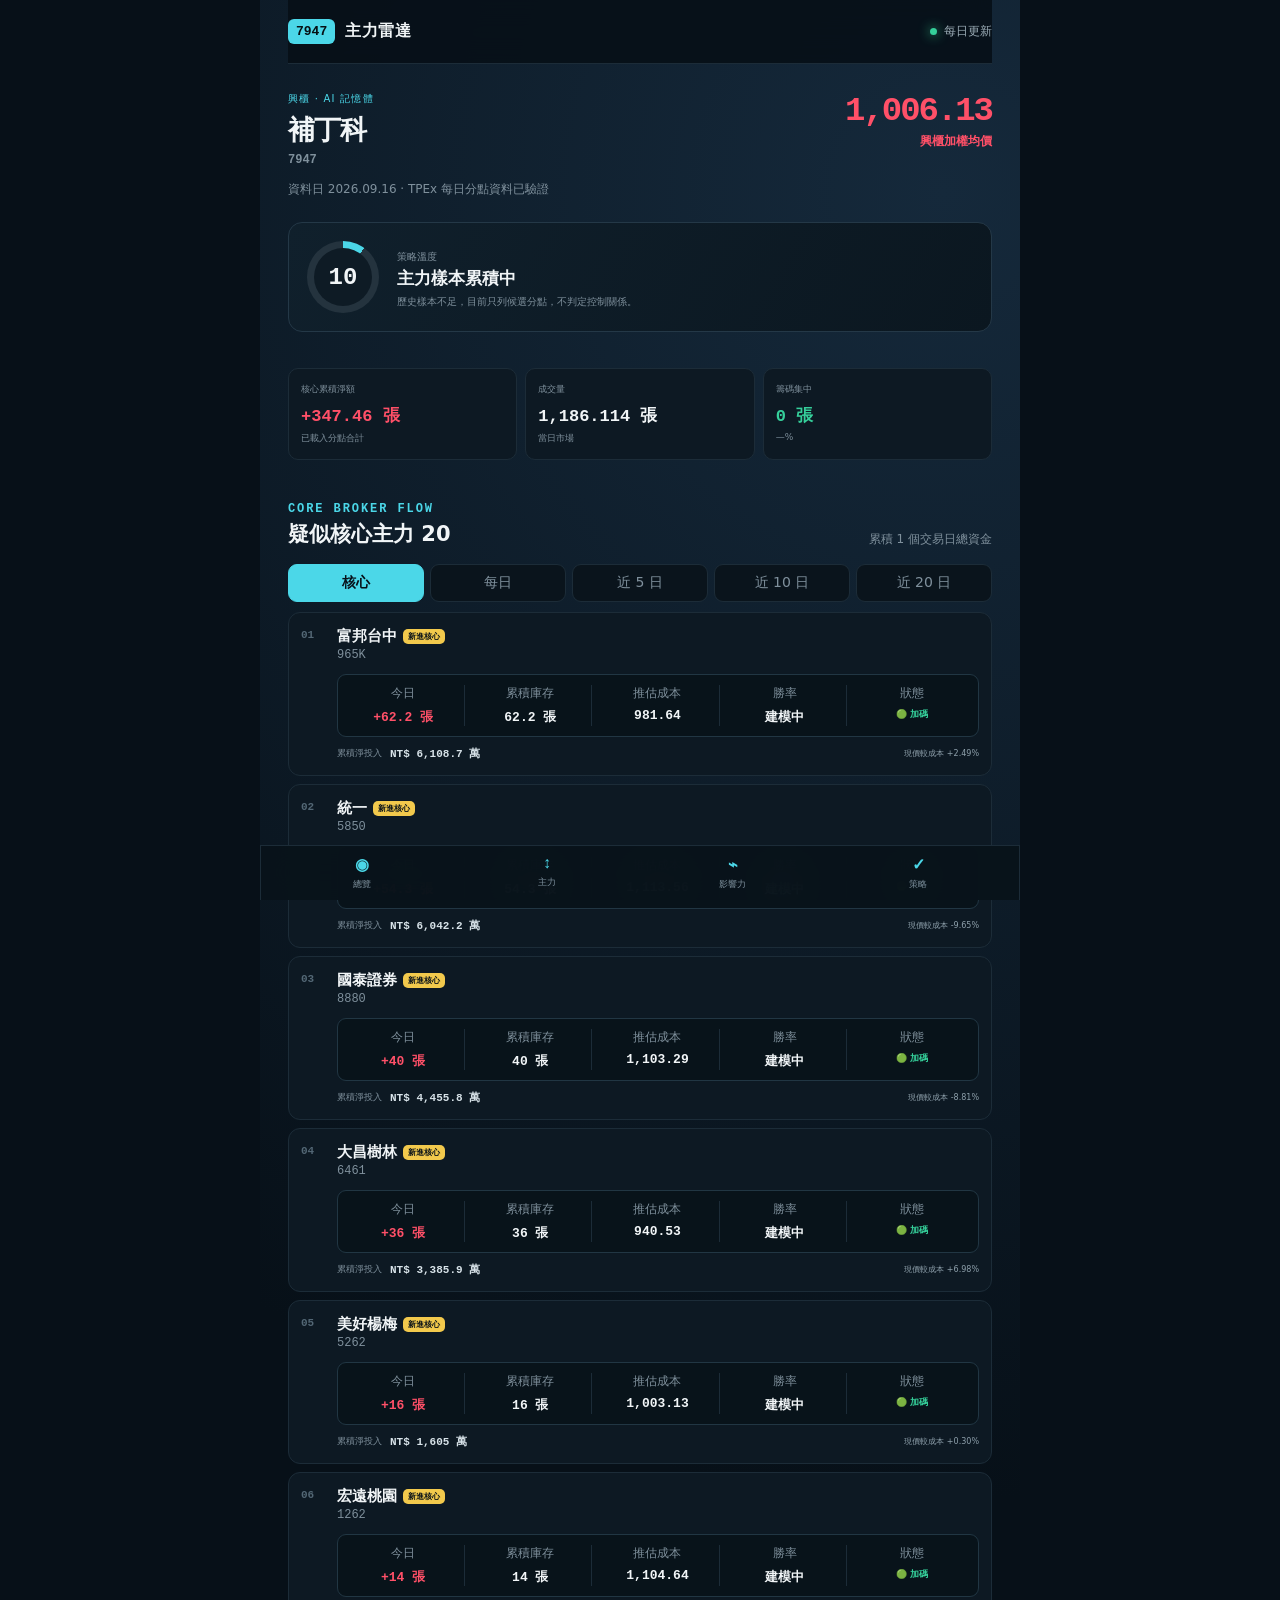
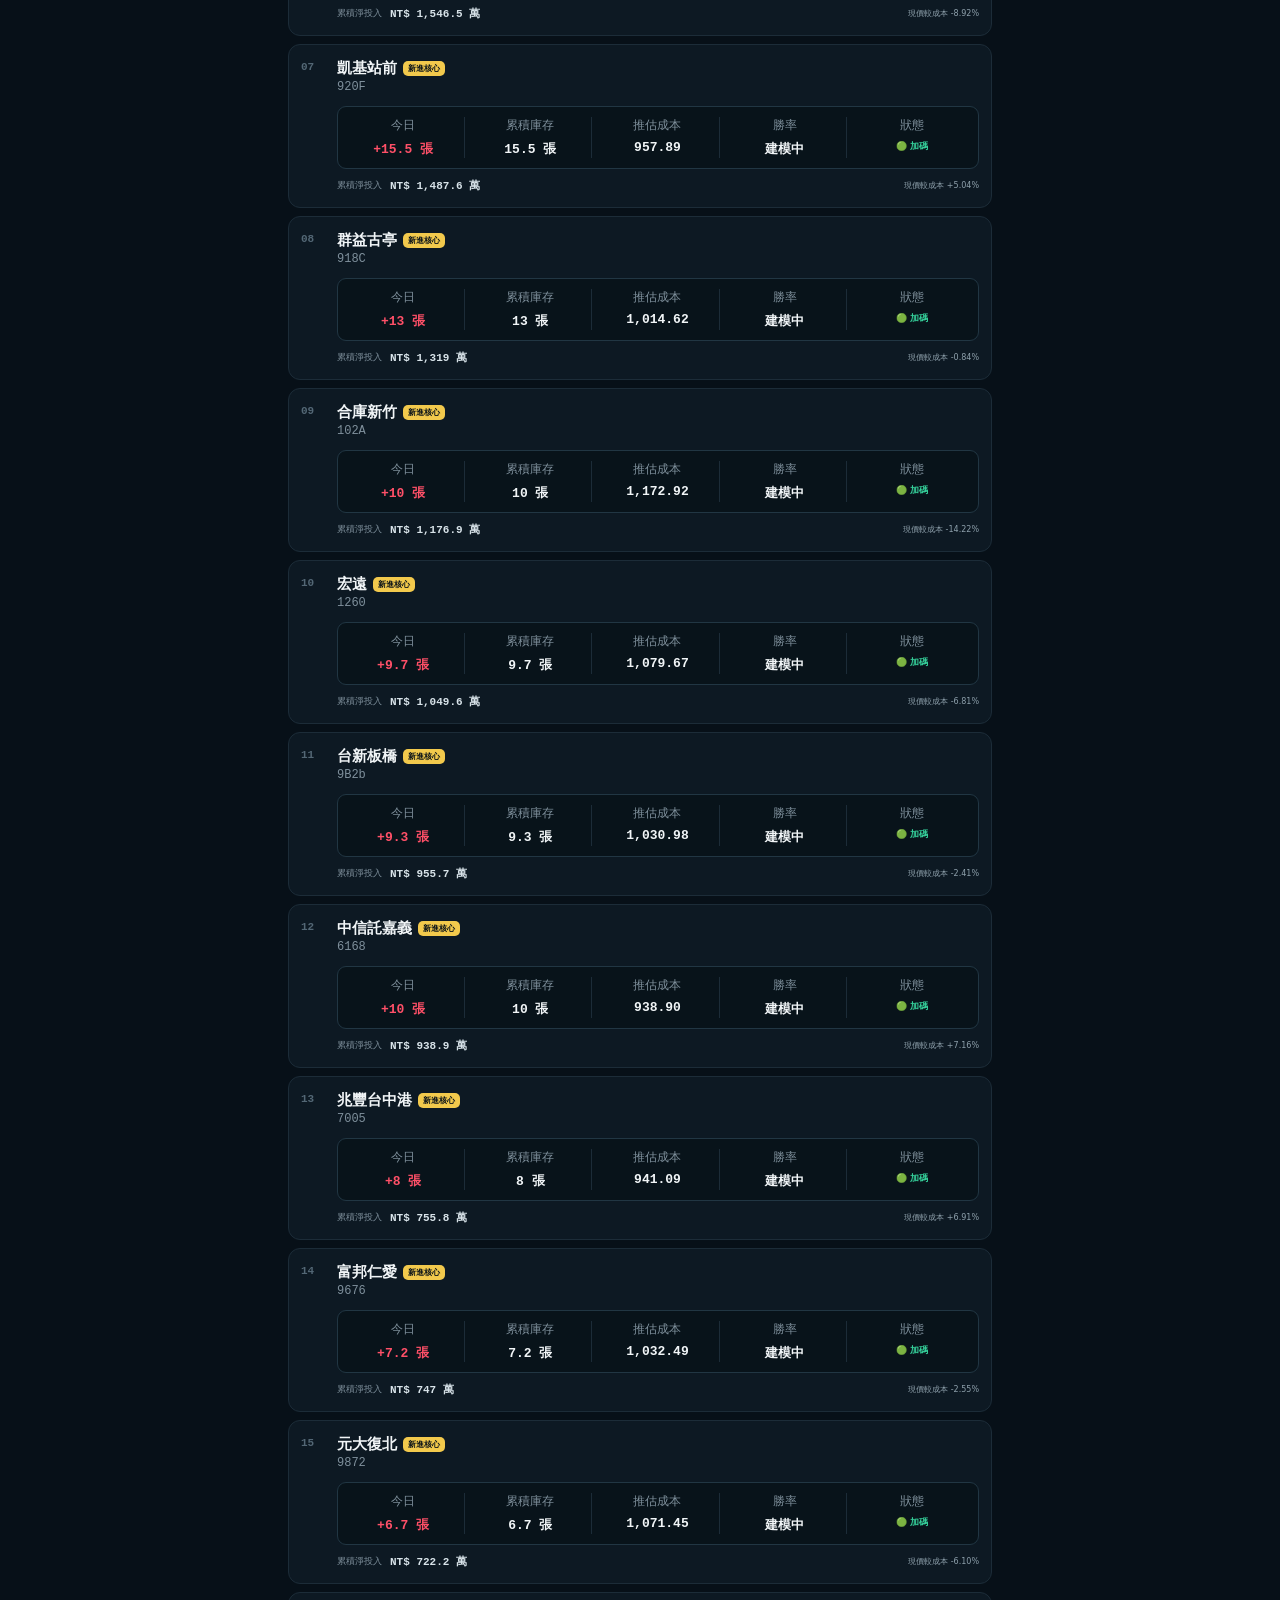
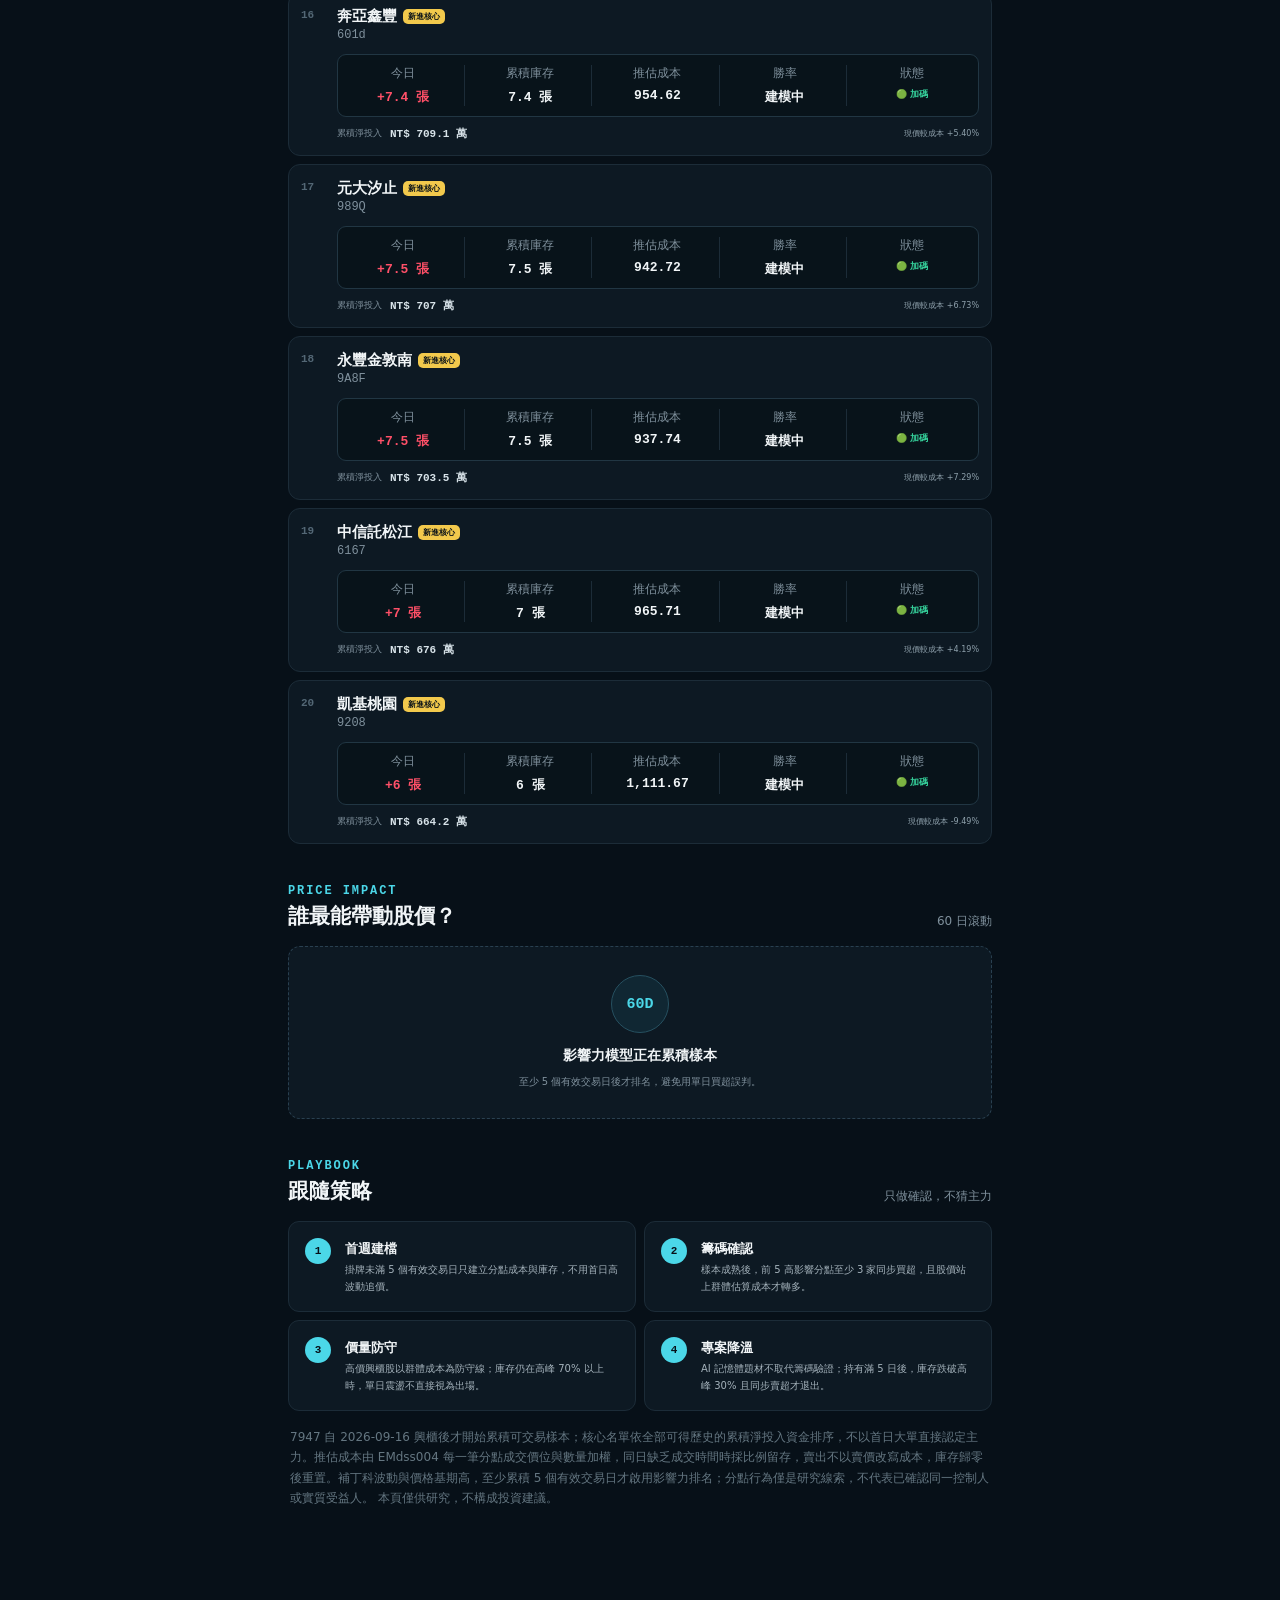
==== index.html @ 5da82de1 "Launch 7947 broker-flow dashboard" ====
<!doctype html>
<html lang="zh-Hant">
<head>
  <meta charset="utf-8">
  <meta name="viewport" content="width=device-width,initial-scale=1,viewport-fit=cover">
  <meta name="theme-color" content="#071018">
  <meta name="description" content="7947 補丁科核心分點、推估成本、庫存與股價影響力手機戰情室">
  <title>7947 主力雷達｜補丁科</title>
  <link rel="stylesheet" href="./assets/app.css">
</head>
<body>
  <main class="app">
    <header class="header">
      <div class="brand"><span>7947</span><b>主力雷達</b></div>
      <div class="live"><i></i><span id="data-status">載入中</span></div>
    </header>

    <section class="quote" id="overview">
      <div class="quote-top">
        <div><p>興櫃 · AI 記憶體</p><h1 id="stock-name">補丁科</h1><span id="stock-id">7947</span></div>
        <div class="price"><strong id="close">—</strong><span id="change">—</span></div>
      </div>
      <div class="timestamp" id="timestamp">讀取每日快照…</div>
      <div class="pulse">
        <div class="gauge" id="gauge"><span id="signal-score">—</span></div>
        <div><small>策略溫度</small><h2 id="signal-label">資料載入中</h2><p id="signal-copy">正在核對行情與分點資料。</p></div>
      </div>
    </section>

    <section class="metrics">
      <article><span id="visible-net-label">核心累積淨額</span><strong id="visible-net">—</strong><small>已載入分點合計</small></article>
      <article><span>成交量</span><strong id="volume">—</strong><small>當日市場</small></article>
      <article><span>籌碼集中</span><strong id="concentration">—</strong><small id="concentration-pct">—</small></article>
    </section>

    <section class="section" id="brokers">
      <div class="section-head"><div><p>CORE BROKER FLOW</p><h2>疑似核心主力 20</h2></div><span id="period-meta">歷史行為評分</span></div>
      <div class="period-tabs" aria-label="買賣超期間">
        <button class="active" data-period="core">核心</button>
        <button data-period="1">每日</button>
        <button data-period="5">近 5 日</button>
        <button data-period="10">近 10 日</button>
        <button data-period="20">近 20 日</button>
      </div>
      <div class="segmented" id="flow-side-tabs">
        <button class="active-buy" data-side="buy">買超 <b id="buy-count">0</b></button>
        <button data-side="sell">賣超 <b id="sell-count">0</b></button>
      </div>
      <div class="broker-list" id="broker-list"></div>
    </section>

    <section class="section" id="impact">
      <div class="section-head"><div><p>PRICE IMPACT</p><h2>誰最能帶動股價？</h2></div><span>60 日滾動</span></div>
      <div id="impact-list"></div>
    </section>

    <section class="section" id="strategy">
      <div class="section-head"><div><p>PLAYBOOK</p><h2>跟隨策略</h2></div><span>只做確認，不猜主力</span></div>
      <div class="rules">
        <article><i>1</i><div><b>首週建檔</b><p>掛牌未滿 5 個有效交易日只建立分點成本與庫存，不用首日高波動追價。</p></div></article>
        <article><i>2</i><div><b>籌碼確認</b><p>樣本成熟後，前 5 高影響分點至少 3 家同步買超，且股價站上群體估算成本才轉多。</p></div></article>
        <article><i>3</i><div><b>價量防守</b><p>高價興櫃股以群體成本為防守線；庫存仍在高峰 70% 以上時，單日震盪不直接視為出場。</p></div></article>
        <article><i>4</i><div><b>專案降溫</b><p>AI 記憶體題材不取代籌碼驗證；持有滿 5 日後，庫存跌破高峰 30% 且同步賣超才退出。</p></div></article>
      </div>
      <p class="disclaimer" id="method-note"></p>
    </section>

    <nav class="bottom-nav" aria-label="戰情室導覽">
      <a href="#overview"><i>◉</i><span>總覽</span></a><a href="#brokers"><i>↕</i><span>主力</span></a><a href="#impact"><i>⌁</i><span>影響力</span></a><a href="#strategy"><i>✓</i><span>策略</span></a>
    </nav>
  </main>
  <script src="./assets/app.js" defer></script>
</body>
</html>
---- assets/app.css ----
:root{--bg:#071018;--panel:#0d1923;--line:#1c2c38;--muted:#7f909c;--text:#f1f5f7;--up:#ff5068;--down:#35cf9a;--cyan:#4bd7e8}*{box-sizing:border-box}html{scroll-behavior:smooth;background:var(--bg)}body{margin:0;background:var(--bg);color:var(--text);font-family:"Noto Sans TC",system-ui,sans-serif}.app{min-height:100vh;max-width:760px;margin:auto;padding:0 16px 96px;background:radial-gradient(circle at 90% 4%,#15293b 0,transparent 28%),var(--bg)}button{font:inherit}.header{height:64px;display:flex;align-items:center;justify-content:space-between;position:sticky;top:0;z-index:20;background:#071018e8;backdrop-filter:blur(16px);border-bottom:1px solid var(--line)}.brand{display:flex;align-items:center;gap:10px}.brand span{padding:5px 8px;color:#061014;background:var(--cyan);border-radius:6px;font:800 13px ui-monospace,monospace}.brand b{font-size:16px;letter-spacing:.04em}.live{display:flex;align-items:center;gap:7px;color:#9aabb5;font-size:11px}.live i{width:7px;height:7px;border-radius:50%;background:var(--down);box-shadow:0 0 12px var(--down)}.quote{padding:28px 0 20px}.quote-top{display:flex;justify-content:space-between;align-items:flex-start;gap:16px}.quote-top p{margin:0 0 6px;color:var(--cyan);font-size:10px;letter-spacing:.12em}.quote-top h1{margin:0;font-size:27px;letter-spacing:-.04em}.quote-top div:first-child>span{color:var(--muted);font:600 12px ui-monospace,monospace}.price{text-align:right}.price strong{display:block;color:var(--up);font:700 34px ui-monospace,monospace;letter-spacing:-.06em}.price span{color:var(--up);font:600 12px ui-monospace,monospace}.timestamp{margin-top:14px;color:var(--muted);font-size:10px}.pulse{margin-top:24px;padding:18px;display:flex;align-items:center;gap:18px;background:linear-gradient(120deg,#10202c,#0b1720);border:1px solid #243847;border-radius:14px}.gauge{--score:180deg;flex:0 0 72px;width:72px;height:72px;display:grid;place-items:center;border-radius:50%;background:conic-gradient(var(--cyan) var(--score),#24333e 0);position:relative}.gauge:after{content:"";position:absolute;inset:7px;border-radius:50%;background:#0e1b25}.gauge span{z-index:1;font:800 24px ui-monospace,monospace}.pulse small,.pulse p{color:var(--muted);font-size:10px}.pulse h2{margin:3px 0 4px;font-size:17px}.pulse p{margin:0;line-height:1.5}.notice{display:flex;gap:10px;padding:12px 14px;color:#c3a85f;background:#211e13;border:1px solid #40391e;border-radius:10px;font-size:10px;line-height:1.55}.notice b{white-space:nowrap;color:#f0d98f}.metrics{display:grid;grid-template-columns:repeat(3,1fr);gap:8px;margin:16px 0 8px}.metrics article{min-width:0;padding:14px 12px;background:var(--panel);border:1px solid var(--line);border-radius:10px}.metrics span,.metrics small{display:block;overflow:hidden;color:var(--muted);font-size:9px;white-space:nowrap;text-overflow:ellipsis}.metrics strong{display:block;margin:8px 0 5px;font:700 14px ui-monospace,monospace;white-space:nowrap}.up{color:var(--up)!important}.down{color:var(--down)!important}.section{padding:34px 0 6px;scroll-margin-top:64px}.section-head{display:flex;justify-content:space-between;align-items:flex-end;margin-bottom:16px}.section-head p{margin:0 0 4px;color:var(--cyan);font:700 9px ui-monospace,monospace;letter-spacing:.16em}.section-head h2{margin:0;font-size:21px}.section-head>span{color:var(--muted);font-size:9px}.segmented{display:grid;grid-template-columns:1fr 1fr;padding:3px;background:#060d13;border:1px solid var(--line);border-radius:10px}.segmented button{padding:10px;color:var(--muted);background:transparent;border:0;border-radius:7px;cursor:pointer}.segmented .active-buy{color:#fff;background:#3a1821}.segmented .active-sell{color:#fff;background:#123328}.broker-list{display:grid;gap:8px;margin-top:10px}.broker-card{width:100%;display:grid;grid-template-columns:28px 1fr;gap:8px;padding:14px 12px;text-align:left;color:inherit;background:var(--panel);border:1px solid var(--line);border-radius:12px;cursor:pointer}.broker-card.expanded{border-color:#355266}.rank{padding-top:2px;color:#536775;font:700 11px ui-monospace,monospace}.broker-title{display:grid;grid-template-columns:1fr auto;align-items:center;gap:2px 10px}.broker-title>b{font-size:14px}.broker-title>small{grid-row:2;color:var(--muted);font:9px ui-monospace,monospace}.broker-title>strong{grid-column:2;grid-row:1/3;font:700 15px ui-monospace,monospace}.bar{height:3px;margin:11px 0 9px;overflow:hidden;background:#1d2b35;border-radius:99px}.bar i{display:block;height:100%;background:linear-gradient(90deg,#b42c45,var(--up))}.row-meta{display:flex;gap:16px;color:var(--muted);font-size:9px}.row-meta b{margin-left:4px;color:#cdd8de;font:600 10px ui-monospace,monospace}.detail{display:grid;grid-template-columns:repeat(3,1fr);margin-top:14px;padding-top:13px;border-top:1px solid var(--line)}.detail span{display:flex;flex-direction:column;gap:4px}.detail small{color:var(--muted);font-size:8px}.detail b{font:600 11px ui-monospace,monospace}.empty,.model-empty{padding:28px 22px;text-align:center;background:var(--panel);border:1px dashed #294050;border-radius:12px}.empty p,.model-empty p{margin:8px auto 0;max-width:420px;color:var(--muted);font-size:10px;line-height:1.7}.model-empty>span{display:grid;place-items:center;width:58px;height:58px;margin:0 auto 14px;color:var(--cyan);background:#102733;border:1px solid #265060;border-radius:50%;font:800 15px ui-monospace,monospace}.model-empty h3{margin:0;font-size:14px}.impact-list{display:grid;gap:8px}.impact-list article{display:grid;grid-template-columns:28px 1fr auto;gap:10px;align-items:center;padding:14px;background:var(--panel);border:1px solid var(--line);border-radius:10px}.impact-list article>span{color:var(--cyan);font:700 12px ui-monospace,monospace}.impact-list b,.impact-list small{display:block}.impact-list small{margin-top:3px;color:var(--muted);font-size:9px}.impact-list strong{font:800 22px ui-monospace,monospace}.rules{display:grid;gap:8px}.rules article{display:flex;gap:14px;padding:16px;background:var(--panel);border:1px solid var(--line);border-radius:11px}.rules i{flex:0 0 26px;height:26px;display:grid;place-items:center;color:#071018;background:var(--cyan);border-radius:50%;font:800 11px ui-monospace,monospace;font-style:normal}.rules b{font-size:13px}.rules p{margin:4px 0 0;color:#a4b2bb;font-size:10px;line-height:1.65}.disclaimer{margin:16px 2px 0;color:#647681;font-size:9px;line-height:1.7}.bottom-nav{position:fixed;left:50%;bottom:0;z-index:30;width:min(760px,100%);transform:translateX(-50%);display:grid;grid-template-columns:repeat(4,1fr);padding:9px 8px calc(9px + env(safe-area-inset-bottom));background:#09131bf5;border-top:1px solid var(--line);backdrop-filter:blur(18px)}.bottom-nav a{display:flex;flex-direction:column;align-items:center;gap:3px;color:#7f929f;text-decoration:none;font-size:9px}.bottom-nav i{color:var(--cyan);font:600 16px ui-monospace,monospace;font-style:normal}@media(min-width:700px){.app{padding-inline:28px}.metrics strong{font-size:17px}.rules{grid-template-columns:1fr 1fr}.bottom-nav{border-inline:1px solid var(--line)}}

.period-tabs{display:grid;grid-template-columns:repeat(4,1fr);gap:6px;margin-bottom:9px}.period-tabs button{padding:9px 4px;color:var(--muted);background:#0a141c;border:1px solid var(--line);border-radius:9px;font-size:11px;cursor:pointer}.period-tabs button.active{color:#071018;background:var(--cyan);border-color:var(--cyan);font-weight:800}.net-amount{margin-top:5px;text-align:right;font:700 11px ui-monospace,monospace}.row-meta{display:grid;grid-template-columns:1fr 1fr;gap:7px}.row-meta span{min-width:0;line-height:1.5}.detail{grid-template-columns:repeat(3,1fr);gap:12px 6px}.detail span{min-width:0}.detail b{overflow-wrap:anywhere}@media(max-width:380px){.period-tabs button{font-size:10px}.row-meta{grid-template-columns:1fr}.detail{grid-template-columns:repeat(2,1fr)}}

.period-tabs{grid-template-columns:repeat(5,1fr)}.hidden{display:none!important}.broker-title>b{display:flex;align-items:center;gap:6px;min-width:0}.rank-move{display:inline-flex;align-items:center;padding:2px 5px;border-radius:5px;font:800 8px ui-monospace,monospace;white-space:nowrap}.rank-move.new{color:#071018;background:#f2c94c}.rank-move.up-rank{color:#ff91a1;background:#3b1821}.rank-move.down-rank{color:#75e6be;background:#123328}.rank-move.same{color:#91a2ad;background:#1a2933}.core-delta{display:grid;grid-template-columns:1fr auto auto;gap:9px;align-items:center;margin-top:9px;padding:8px 9px;background:#08131a;border:1px solid #213643;border-radius:8px;font:700 10px ui-monospace,monospace}.core-delta span{color:var(--muted);font:600 9px system-ui,sans-serif}.core-delta strong{font-size:10px}@media(max-width:380px){.period-tabs{gap:3px}.period-tabs button{padding-inline:2px}.core-delta{grid-template-columns:1fr auto}.core-delta strong{grid-column:1/-1;text-align:right}}

.core-title{grid-template-columns:1fr}.core-grid{display:grid;grid-template-columns:repeat(5,minmax(0,1fr));gap:4px;margin-top:12px;padding:10px 4px;background:#08131a;border:1px solid #213643;border-radius:9px}.core-grid>span{min-width:0;text-align:center;border-right:1px solid #1c2c38}.core-grid>span:last-child{border-right:0}.core-grid small,.core-grid b{display:block}.core-grid small{margin-bottom:6px;color:var(--muted);font-size:8px;white-space:nowrap}.core-grid b{overflow:hidden;font:700 10px ui-monospace,monospace;white-space:nowrap;text-overflow:ellipsis}.core-grid .status{font-family:system-ui,sans-serif;font-size:9px}.status.adding{color:var(--up)}.status.holding{color:var(--down)}.status.trimming{color:#f2c94c}.status.reducing{color:#f2a65a}.status.distribution{color:#ff5068}.capital-line{display:grid;grid-template-columns:auto 1fr auto;gap:8px;align-items:center;margin-top:9px;color:var(--muted);font-size:9px}.capital-line b{color:#d8e3e9;font:700 11px ui-monospace,monospace}.capital-line small{text-align:right;color:#8fa1ac;font-size:8px}@media(max-width:420px){.core-grid{grid-template-columns:repeat(3,1fr);gap:10px 0}.core-grid>span:nth-child(3){border-right:0}.core-grid>span:nth-child(n+4){padding-top:8px;border-top:1px solid #1c2c38}.capital-line{grid-template-columns:auto 1fr}.capital-line small{grid-column:1/-1;text-align:right}}

.status.adding,.status.holding{color:#35cf9a}

.bottom-nav{grid-template-columns:repeat(4,1fr)!important}.live,.timestamp,.section-head>span,.row-meta,.disclaimer{font-size:12px}.section-head p,.broker-title>small,.core-grid small,.detail small{font-size:12px}.period-tabs button,.segmented button{font-size:14px}.broker-title>b{font-size:15px}.core-grid b,.detail b{font-size:13px}

.bottom-nav{grid-template-columns:repeat(5,1fr)}.catalyst{padding-top:28px}.ignition-card{display:grid;grid-template-columns:92px 1fr;gap:16px;align-items:center;padding:18px;background:linear-gradient(135deg,#152839,#0c1923 70%);border:1px solid #294457;border-radius:14px}.ignition-score{min-height:86px;display:flex;flex-direction:column;align-items:center;justify-content:center;background:#08131b;border:1px solid #26475a;border-radius:11px}.ignition-score span,.ignition-score small{color:var(--muted);font:700 8px ui-monospace,monospace;letter-spacing:.1em}.ignition-score strong{margin:2px 0;color:var(--cyan);font:800 31px ui-monospace,monospace}.signal-pill{display:inline-flex;padding:4px 7px;color:#ffd66b;background:#312713;border:1px solid #55451e;border-radius:99px;font-size:9px}.signal-pill[data-signal="READY_TO_IGNITE"]{color:#ffb0bc;background:#3a1720;border-color:#6a2635}.signal-pill[data-signal="RISK_OFF"],.signal-pill[data-signal="CONTROLLED_MOVE"]{color:#ff9bab;background:#36161e;border-color:#5b2330}.signal-pill[data-signal="BULLISH"],.signal-pill[data-signal="POSSIBLE_CATCH_UP"]{color:#89e8c4;background:#113229;border-color:#1d5745}.ignition-card h3{margin:7px 0 3px;font-size:16px}.ignition-card p{margin:0;color:#94a6b2;font-size:10px;line-height:1.6}.catalyst-scores{display:grid;grid-template-columns:repeat(3,1fr);gap:7px;margin-top:8px}.catalyst-scores article{padding:12px;text-align:center;background:var(--panel);border:1px solid var(--line);border-radius:10px}.catalyst-scores span,.catalyst-scores small{display:block;color:var(--muted);font-size:8px}.catalyst-scores strong{display:block;margin:5px 0 3px;font:800 19px ui-monospace,monospace}.catalyst-list{display:grid;gap:7px;margin-top:12px}.catalyst-row{display:grid;grid-template-columns:minmax(0,1fr) 52px 56px 38px;gap:8px;align-items:center;padding:13px 12px;background:var(--panel);border:1px solid var(--line);border-radius:10px}.catalyst-row>b,.catalyst-row small{display:block}.catalyst-row div b{font-size:12px}.catalyst-row div small{margin-top:3px;color:var(--muted);font-size:8px}.catalyst-row>strong{text-align:right;font:700 11px ui-monospace,monospace}.catalyst-row>em{text-align:right;color:var(--cyan);font:800 18px ui-monospace,monospace;font-style:normal}.freshness{display:flex;flex-direction:column;align-items:center;padding:4px;color:#6ee0b8;background:#123328;border-radius:5px;font-size:8px}.freshness small{margin-top:2px;color:inherit;font:7px ui-monospace,monospace}.freshness.stale,.freshness.partial{color:#f2cd70;background:#332a13}.freshness.missing{color:#ff8496;background:#3a1821}.catalyst-alerts{display:flex;flex-wrap:wrap;gap:5px;margin-top:9px}.catalyst-alerts span{padding:5px 7px;color:#f4d277;background:#2c2514;border:1px solid #4a3c1a;border-radius:6px;font:700 8px ui-monospace,monospace}.quality-line{display:flex;justify-content:space-between;gap:10px;margin-top:10px;color:var(--muted);font-size:8px}.quality-line small{text-align:right;color:#657985}@media(max-width:380px){.ignition-card{grid-template-columns:78px 1fr;padding:14px;gap:12px}.catalyst-row{grid-template-columns:minmax(0,1fr) 48px 48px 34px;padding-inline:9px}.catalyst-row div b{font-size:11px}}
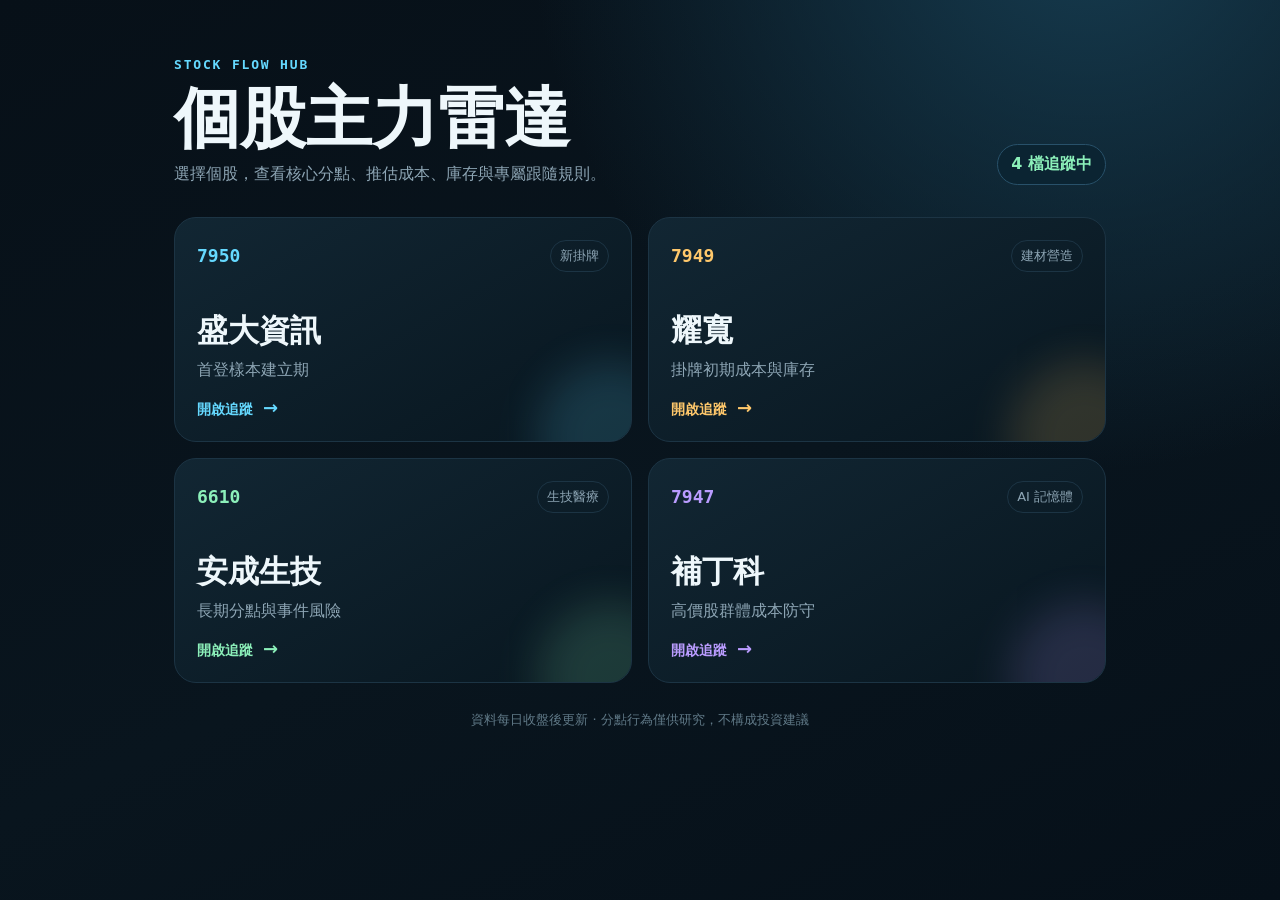
==== commit 6a0fca53: "Add multi-stock tracking hub" ====
--- a/index.html
+++ b/index.html
@@ -1,75 +1 @@
-<!doctype html>
-<html lang="zh-Hant">
-<head>
-  <meta charset="utf-8">
-  <meta name="viewport" content="width=device-width,initial-scale=1,viewport-fit=cover">
-  <meta name="theme-color" content="#071018">
-  <meta name="description" content="7947 補丁科核心分點、推估成本、庫存與股價影響力手機戰情室">
-  <title>7947 主力雷達｜補丁科</title>
-  <link rel="stylesheet" href="./assets/app.css">
-</head>
-<body>
-  <main class="app">
-    <header class="header">
-      <div class="brand"><span>7947</span><b>主力雷達</b></div>
-      <div class="live"><i></i><span id="data-status">載入中</span></div>
-    </header>
-
-    <section class="quote" id="overview">
-      <div class="quote-top">
-        <div><p>興櫃 · AI 記憶體</p><h1 id="stock-name">補丁科</h1><span id="stock-id">7947</span></div>
-        <div class="price"><strong id="close">—</strong><span id="change">—</span></div>
-      </div>
-      <div class="timestamp" id="timestamp">讀取每日快照…</div>
-      <div class="pulse">
-        <div class="gauge" id="gauge"><span id="signal-score">—</span></div>
-        <div><small>策略溫度</small><h2 id="signal-label">資料載入中</h2><p id="signal-copy">正在核對行情與分點資料。</p></div>
-      </div>
-    </section>
-
-    <section class="metrics">
-      <article><span id="visible-net-label">核心累積淨額</span><strong id="visible-net">—</strong><small>已載入分點合計</small></article>
-      <article><span>成交量</span><strong id="volume">—</strong><small>當日市場</small></article>
-      <article><span>籌碼集中</span><strong id="concentration">—</strong><small id="concentration-pct">—</small></article>
-    </section>
-
-    <section class="section" id="brokers">
-      <div class="section-head"><div><p>CORE BROKER FLOW</p><h2>疑似核心主力 20</h2></div><span id="period-meta">歷史行為評分</span></div>
-      <div class="period-tabs" aria-label="買賣超期間">
-        <button class="active" data-period="core">核心</button>
-        <button data-period="1">每日</button>
-        <button data-period="5">近 5 日</button>
-        <button data-period="10">近 10 日</button>
-        <button data-period="20">近 20 日</button>
-      </div>
-      <div class="segmented" id="flow-side-tabs">
-        <button class="active-buy" data-side="buy">買超 <b id="buy-count">0</b></button>
-        <button data-side="sell">賣超 <b id="sell-count">0</b></button>
-      </div>
-      <div class="broker-list" id="broker-list"></div>
-    </section>
-
-    <section class="section" id="impact">
-      <div class="section-head"><div><p>PRICE IMPACT</p><h2>誰最能帶動股價？</h2></div><span>60 日滾動</span></div>
-      <div id="impact-list"></div>
-    </section>
-
-    <section class="section" id="strategy">
-      <div class="section-head"><div><p>PLAYBOOK</p><h2>跟隨策略</h2></div><span>只做確認，不猜主力</span></div>
-      <div class="rules">
-        <article><i>1</i><div><b>首週建檔</b><p>掛牌未滿 5 個有效交易日只建立分點成本與庫存，不用首日高波動追價。</p></div></article>
-        <article><i>2</i><div><b>籌碼確認</b><p>樣本成熟後，前 5 高影響分點至少 3 家同步買超，且股價站上群體估算成本才轉多。</p></div></article>
-        <article><i>3</i><div><b>價量防守</b><p>高價興櫃股以群體成本為防守線；庫存仍在高峰 70% 以上時，單日震盪不直接視為出場。</p></div></article>
-        <article><i>4</i><div><b>專案降溫</b><p>AI 記憶體題材不取代籌碼驗證；持有滿 5 日後，庫存跌破高峰 30% 且同步賣超才退出。</p></div></article>
-      </div>
-      <p class="disclaimer" id="method-note"></p>
-    </section>
-
-    <nav class="bottom-nav" aria-label="戰情室導覽">
-      <a href="#overview"><i>◉</i><span>總覽</span></a><a href="#brokers"><i>↕</i><span>主力</span></a><a href="#impact"><i>⌁</i><span>影響力</span></a><a href="#strategy"><i>✓</i><span>策略</span></a>
-    </nav>
-  </main>
-  <script src="./assets/app.js" defer></script>
-</body>
-</html>
-
+<!doctype html><html lang="zh-Hant"><head><meta charset="utf-8"><meta name="viewport" content="width=device-width,initial-scale=1,viewport-fit=cover"><meta name="theme-color" content="#071018"><meta name="description" content="興櫃個股主力雷達總覽：盛大資訊、耀寬、安成生技、補丁科"><title>個股主力雷達｜追蹤總覽</title><link rel="stylesheet" href="./assets/home.css"></head><body><main class="hub"><header><div><span>STOCK FLOW HUB</span><h1>個股主力雷達</h1><p>選擇個股，查看核心分點、推估成本、庫存與專屬跟隨規則。</p></div><b>4 檔追蹤中</b></header><section class="stock-grid" aria-label="個股追蹤清單"><a class="stock-card new" href="./stocks/7950/"><div class="card-top"><span>7950</span><i>新掛牌</i></div><h2>盛大資訊</h2><p>首登樣本建立期</p><strong>開啟追蹤 <em>→</em></strong></a><a class="stock-card construction" href="./stocks/7949/"><div class="card-top"><span>7949</span><i>建材營造</i></div><h2>耀寬</h2><p>掛牌初期成本與庫存</p><strong>開啟追蹤 <em>→</em></strong></a><a class="stock-card biotech" href="./stocks/6610/"><div class="card-top"><span>6610</span><i>生技醫療</i></div><h2>安成生技</h2><p>長期分點與事件風險</p><strong>開啟追蹤 <em>→</em></strong></a><a class="stock-card memory" href="./stocks/7947/"><div class="card-top"><span>7947</span><i>AI 記憶體</i></div><h2>補丁科</h2><p>高價股群體成本防守</p><strong>開啟追蹤 <em>→</em></strong></a></section><footer>資料每日收盤後更新 · 分點行為僅供研究，不構成投資建議</footer></main></body></html>
--- a/assets/home.css
+++ b/assets/home.css
@@ -0,0 +1 @@
+:root{color-scheme:dark;--bg:#071018;--panel:#0d1b25;--line:#1c3444;--text:#eef7fb;--muted:#8da5b4;--cyan:#65d9ff;--lime:#8cf0ba}*{box-sizing:border-box}html{font-family:Inter,"Noto Sans TC",system-ui,sans-serif;background:var(--bg);color:var(--text)}body{margin:0;min-height:100vh;background:radial-gradient(circle at 85% -10%,#163c50 0,transparent 38%),linear-gradient(155deg,#071018,#09151e 55%,#061019)}.hub{width:min(100%,980px);margin:auto;padding:54px 24px 36px}header{display:flex;align-items:end;justify-content:space-between;gap:24px;margin-bottom:32px}header span{color:var(--cyan);font:700 13px/1.4 ui-monospace,monospace;letter-spacing:.14em}h1{font-size:clamp(34px,8vw,66px);line-height:1;margin:12px 0}header p{margin:0;color:var(--muted);font-size:16px}header>b{border:1px solid #28516a;background:#0b2432;color:var(--lime);padding:9px 13px;border-radius:999px;white-space:nowrap}.stock-grid{display:grid;grid-template-columns:repeat(2,minmax(0,1fr));gap:16px}.stock-card{position:relative;min-height:225px;padding:22px;border:1px solid var(--line);border-radius:22px;background:linear-gradient(150deg,rgba(18,39,52,.96),rgba(8,22,31,.96));color:inherit;text-decoration:none;overflow:hidden;transition:.2s transform,.2s border-color}.stock-card:after{content:"";position:absolute;width:150px;height:150px;border-radius:50%;right:-55px;bottom:-70px;background:var(--accent);filter:blur(22px);opacity:.16}.stock-card:hover,.stock-card:focus-visible{transform:translateY(-4px);border-color:var(--accent);outline:none}.new{--accent:#65d9ff}.construction{--accent:#ffc86b}.biotech{--accent:#8cf0ba}.memory{--accent:#ba9cff}.card-top{display:flex;justify-content:space-between;align-items:center}.card-top span{font:800 18px/1 ui-monospace,monospace;color:var(--accent)}.card-top i{font-style:normal;font-size:13px;color:var(--muted);border:1px solid var(--line);padding:6px 9px;border-radius:999px}.stock-card h2{font-size:31px;margin:38px 0 8px}.stock-card p{color:var(--muted);margin:0}.stock-card strong{position:absolute;left:22px;bottom:22px;color:var(--accent);font-size:14px}.stock-card em{font-style:normal;font-size:18px;margin-left:5px}footer{color:#607987;font-size:13px;text-align:center;margin-top:28px}@media(max-width:620px){.hub{padding:32px 16px 26px}header{display:block}header>b{display:inline-block;margin-top:18px}.stock-grid{grid-template-columns:1fr}.stock-card{min-height:190px}.stock-card h2{margin-top:28px}}
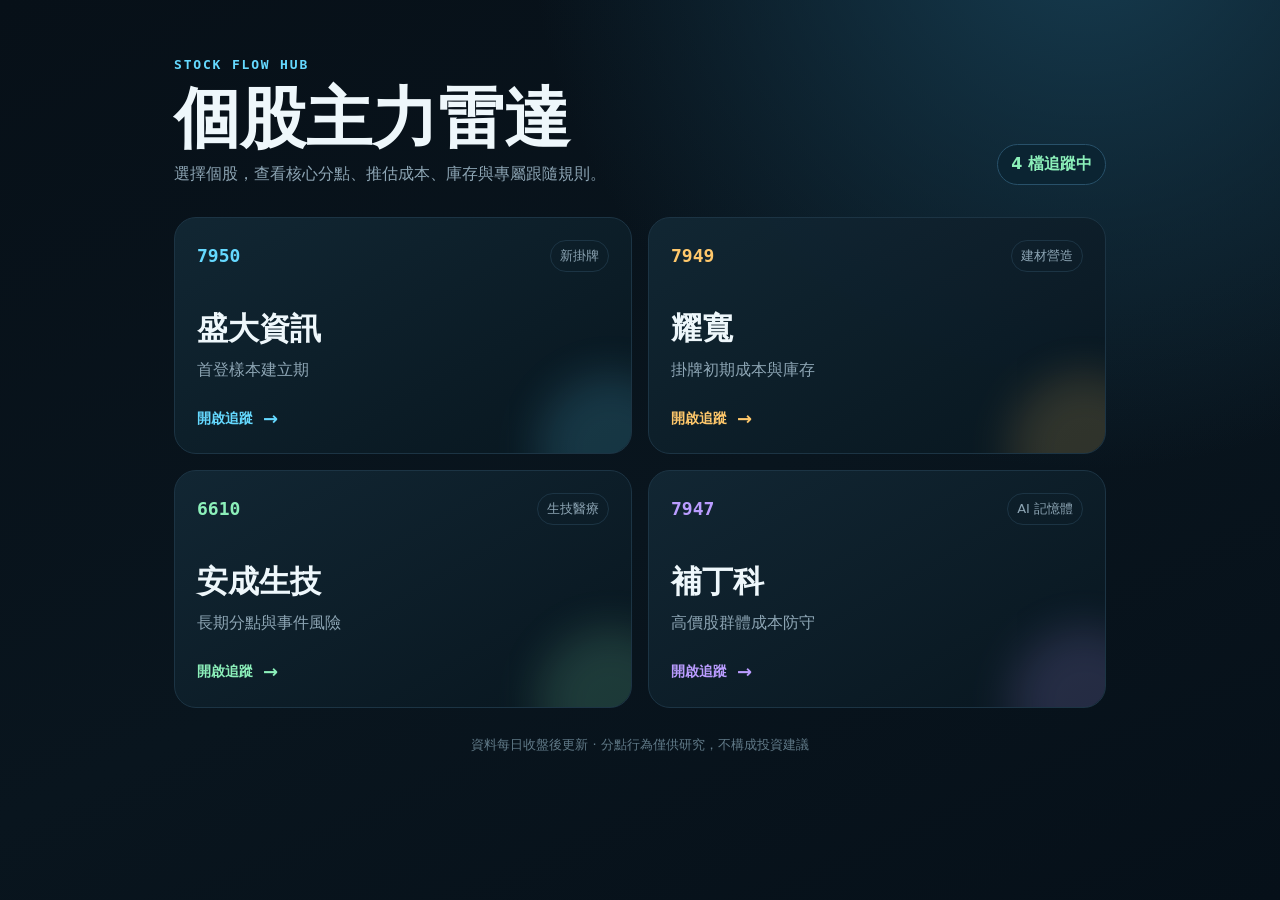
==== commit e0231772: "Fix stock card layout on mobile" ====
--- a/index.html
+++ b/index.html
@@ -1 +1,51 @@
-<!doctype html><html lang="zh-Hant"><head><meta charset="utf-8"><meta name="viewport" content="width=device-width,initial-scale=1,viewport-fit=cover"><meta name="theme-color" content="#071018"><meta name="description" content="興櫃個股主力雷達總覽：盛大資訊、耀寬、安成生技、補丁科"><title>個股主力雷達｜追蹤總覽</title><link rel="stylesheet" href="./assets/home.css"></head><body><main class="hub"><header><div><span>STOCK FLOW HUB</span><h1>個股主力雷達</h1><p>選擇個股，查看核心分點、推估成本、庫存與專屬跟隨規則。</p></div><b>4 檔追蹤中</b></header><section class="stock-grid" aria-label="個股追蹤清單"><a class="stock-card new" href="./stocks/7950/"><div class="card-top"><span>7950</span><i>新掛牌</i></div><h2>盛大資訊</h2><p>首登樣本建立期</p><strong>開啟追蹤 <em>→</em></strong></a><a class="stock-card construction" href="./stocks/7949/"><div class="card-top"><span>7949</span><i>建材營造</i></div><h2>耀寬</h2><p>掛牌初期成本與庫存</p><strong>開啟追蹤 <em>→</em></strong></a><a class="stock-card biotech" href="./stocks/6610/"><div class="card-top"><span>6610</span><i>生技醫療</i></div><h2>安成生技</h2><p>長期分點與事件風險</p><strong>開啟追蹤 <em>→</em></strong></a><a class="stock-card memory" href="./stocks/7947/"><div class="card-top"><span>7947</span><i>AI 記憶體</i></div><h2>補丁科</h2><p>高價股群體成本防守</p><strong>開啟追蹤 <em>→</em></strong></a></section><footer>資料每日收盤後更新 · 分點行為僅供研究，不構成投資建議</footer></main></body></html>
+<!doctype html>
+<html lang="zh-Hant">
+<head>
+  <meta charset="utf-8">
+  <meta name="viewport" content="width=device-width,initial-scale=1,viewport-fit=cover">
+  <meta name="theme-color" content="#071018">
+  <meta name="description" content="興櫃個股主力雷達總覽：盛大資訊、耀寬、安成生技、補丁科">
+  <title>個股主力雷達｜追蹤總覽</title>
+  <link rel="stylesheet" href="./assets/home.css">
+  <link rel="stylesheet" href="./assets/home-layout.css">
+</head>
+<body>
+  <main class="hub">
+    <header>
+      <div>
+        <span>STOCK FLOW HUB</span>
+        <h1>個股主力雷達</h1>
+        <p>選擇個股，查看核心分點、推估成本、庫存與專屬跟隨規則。</p>
+      </div>
+      <b>4 檔追蹤中</b>
+    </header>
+    <section class="stock-grid" aria-label="個股追蹤清單">
+      <a class="stock-card new" href="./stocks/7950/">
+        <div class="card-top"><span>7950</span><i>新掛牌</i></div>
+        <h2>盛大資訊</h2>
+        <p>首登樣本建立期</p>
+        <strong>開啟追蹤 <em>→</em></strong>
+      </a>
+      <a class="stock-card construction" href="./stocks/7949/">
+        <div class="card-top"><span>7949</span><i>建材營造</i></div>
+        <h2>耀寬</h2>
+        <p>掛牌初期成本與庫存</p>
+        <strong>開啟追蹤 <em>→</em></strong>
+      </a>
+      <a class="stock-card biotech" href="./stocks/6610/">
+        <div class="card-top"><span>6610</span><i>生技醫療</i></div>
+        <h2>安成生技</h2>
+        <p>長期分點與事件風險</p>
+        <strong>開啟追蹤 <em>→</em></strong>
+      </a>
+      <a class="stock-card memory" href="./stocks/7947/">
+        <div class="card-top"><span>7947</span><i>AI 記憶體</i></div>
+        <h2>補丁科</h2>
+        <p>高價股群體成本防守</p>
+        <strong>開啟追蹤 <em>→</em></strong>
+      </a>
+    </section>
+    <footer>資料每日收盤後更新 · 分點行為僅供研究，不構成投資建議</footer>
+  </main>
+</body>
+</html>
--- a/assets/home-layout.css
+++ b/assets/home-layout.css
@@ -0,0 +1,33 @@
+.stock-card {
+  display: flex;
+  flex-direction: column;
+  min-height: 225px;
+}
+
+.stock-card h2 {
+  margin: 36px 0 8px;
+}
+
+.stock-card p {
+  margin: 0 0 24px;
+  line-height: 1.5;
+}
+
+.stock-card strong {
+  position: static;
+  display: inline-flex;
+  align-items: center;
+  gap: 5px;
+  margin-top: auto;
+  line-height: 1.4;
+}
+
+@media (max-width: 620px) {
+  .stock-card {
+    min-height: 190px;
+  }
+
+  .stock-card h2 {
+    margin-top: 28px;
+  }
+}
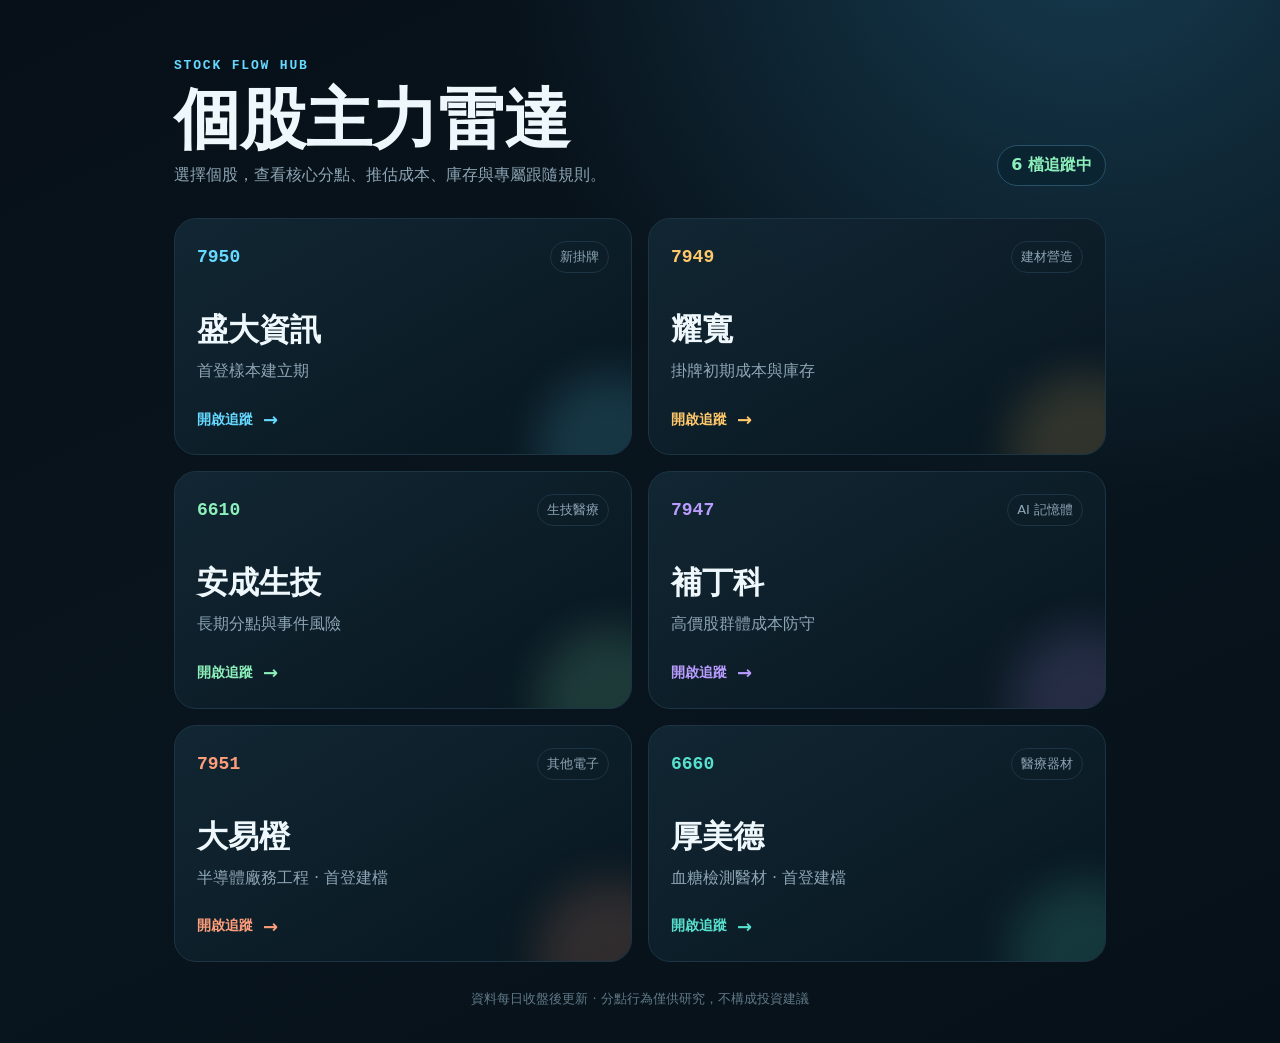
==== commit 724f08bc: "Add 7951 and 6660 stock trackers" ====
--- a/index.html
+++ b/index.html
@@ -4,7 +4,7 @@
   <meta charset="utf-8">
   <meta name="viewport" content="width=device-width,initial-scale=1,viewport-fit=cover">
   <meta name="theme-color" content="#071018">
-  <meta name="description" content="興櫃個股主力雷達總覽：盛大資訊、耀寬、安成生技、補丁科">
+  <meta name="description" content="興櫃個股主力雷達總覽：盛大資訊、耀寬、安成生技、補丁科、大易橙、厚美德">
   <title>個股主力雷達｜追蹤總覽</title>
   <link rel="stylesheet" href="./assets/home.css">
   <link rel="stylesheet" href="./assets/home-layout.css">
@@ -17,7 +17,7 @@
         <h1>個股主力雷達</h1>
         <p>選擇個股，查看核心分點、推估成本、庫存與專屬跟隨規則。</p>
       </div>
-      <b>4 檔追蹤中</b>
+      <b>6 檔追蹤中</b>
     </header>
     <section class="stock-grid" aria-label="個股追蹤清單">
       <a class="stock-card new" href="./stocks/7950/">
@@ -44,6 +44,18 @@
         <p>高價股群體成本防守</p>
         <strong>開啟追蹤 <em>→</em></strong>
       </a>
+      <a class="stock-card semiconductor" href="./stocks/7951/">
+        <div class="card-top"><span>7951</span><i>其他電子</i></div>
+        <h2>大易橙</h2>
+        <p>半導體廠務工程 · 首登建檔</p>
+        <strong>開啟追蹤 <em>→</em></strong>
+      </a>
+      <a class="stock-card medical" href="./stocks/6660/">
+        <div class="card-top"><span>6660</span><i>醫療器材</i></div>
+        <h2>厚美德</h2>
+        <p>血糖檢測醫材 · 首登建檔</p>
+        <strong>開啟追蹤 <em>→</em></strong>
+      </a>
     </section>
     <footer>資料每日收盤後更新 · 分點行為僅供研究，不構成投資建議</footer>
   </main>
--- a/assets/home-layout.css
+++ b/assets/home-layout.css
@@ -2,6 +2,14 @@
   display: flex;
   flex-direction: column;
   min-height: 225px;
+}
+
+.stock-card.semiconductor {
+  --accent: #ff9e7a;
+}
+
+.stock-card.medical {
+  --accent: #58e0cf;
 }
 
 .stock-card h2 {
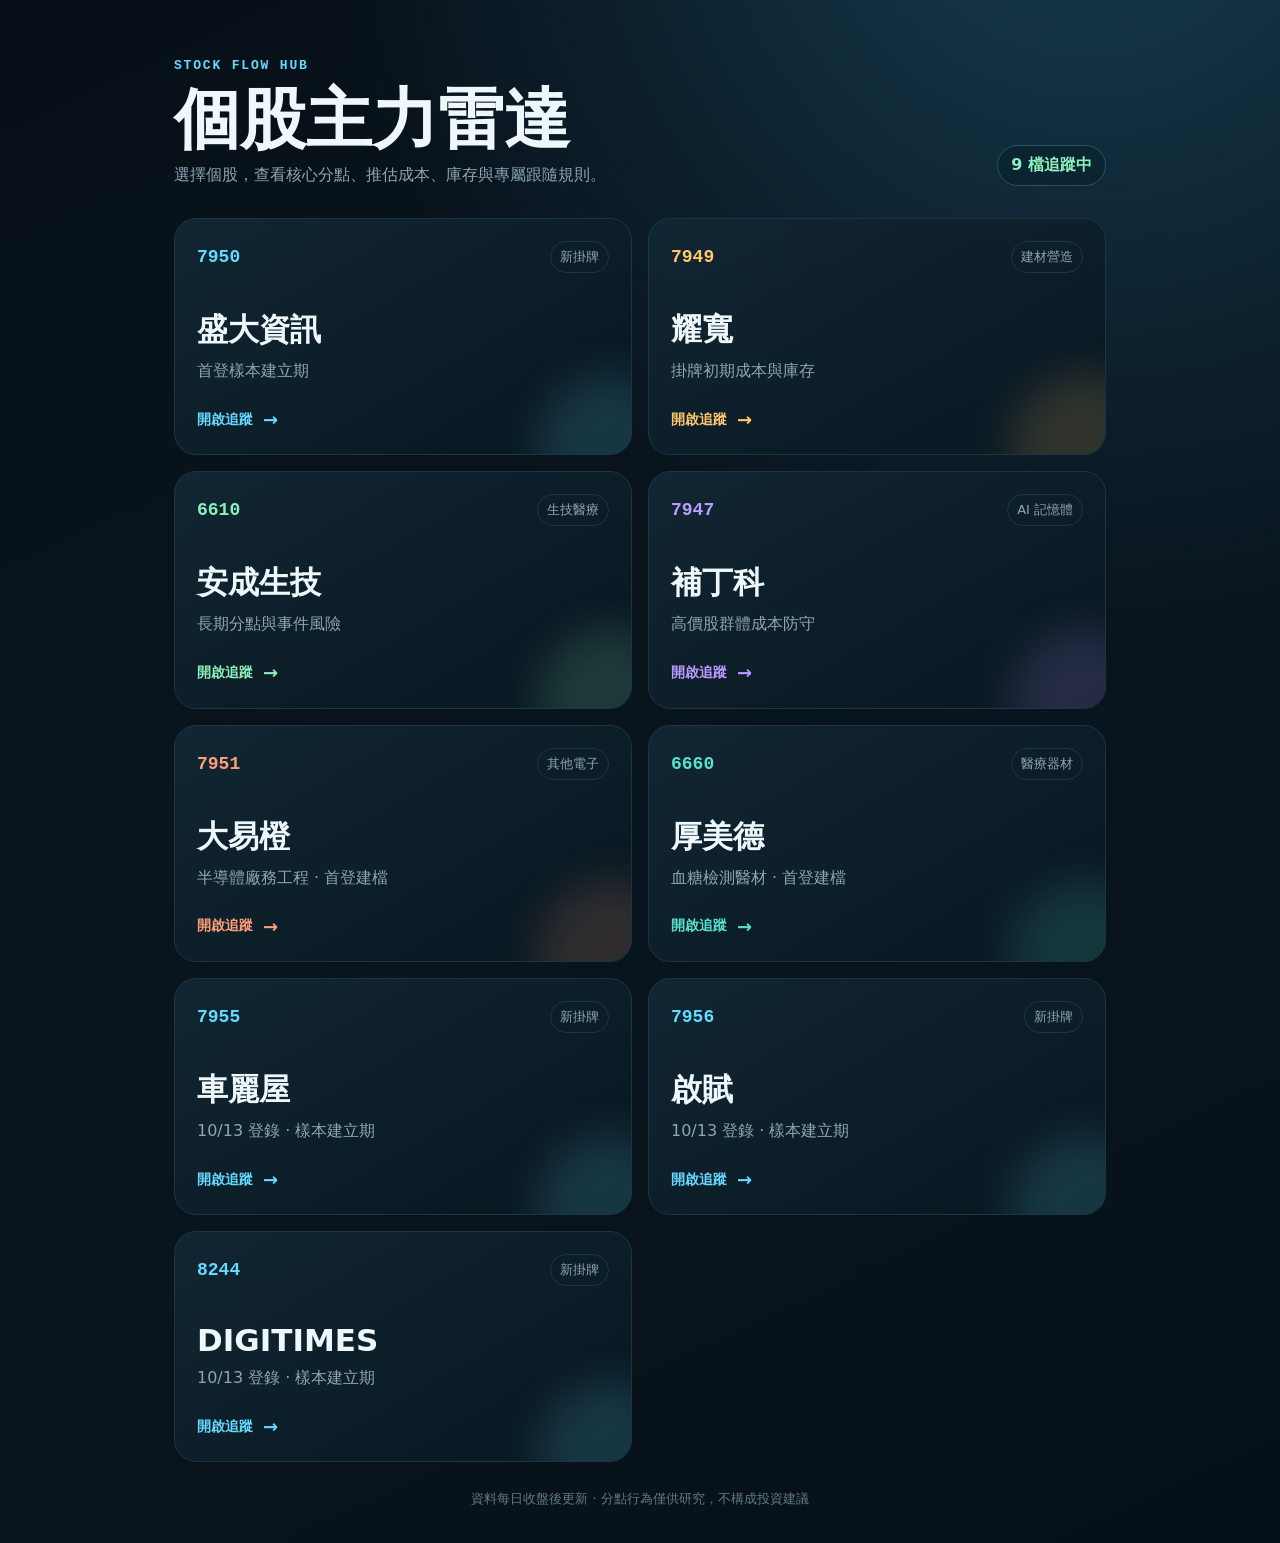
==== commit 20d7eb0f: "Add 7955 7956 and 8244 stock trackers" ====
--- a/index.html
+++ b/index.html
@@ -4,7 +4,7 @@
   <meta charset="utf-8">
   <meta name="viewport" content="width=device-width,initial-scale=1,viewport-fit=cover">
   <meta name="theme-color" content="#071018">
-  <meta name="description" content="興櫃個股主力雷達總覽：盛大資訊、耀寬、安成生技、補丁科、大易橙、厚美德">
+  <meta name="description" content="興櫃個股主力雷達總覽：盛大資訊、耀寬、安成生技、補丁科、大易橙、厚美德、車麗屋、啟賦、DIGITIMES">
   <title>個股主力雷達｜追蹤總覽</title>
   <link rel="stylesheet" href="./assets/home.css">
   <link rel="stylesheet" href="./assets/home-layout.css">
@@ -17,7 +17,7 @@
         <h1>個股主力雷達</h1>
         <p>選擇個股，查看核心分點、推估成本、庫存與專屬跟隨規則。</p>
       </div>
-      <b>6 檔追蹤中</b>
+      <b>9 檔追蹤中</b>
     </header>
     <section class="stock-grid" aria-label="個股追蹤清單">
       <a class="stock-card new" href="./stocks/7950/">
@@ -56,6 +56,24 @@
         <p>血糖檢測醫材 · 首登建檔</p>
         <strong>開啟追蹤 <em>→</em></strong>
       </a>
+      <a class="stock-card new" href="./stocks/7955/">
+        <div class="card-top"><span>7955</span><i>新掛牌</i></div>
+        <h2>車麗屋</h2>
+        <p>10/13 登錄 · 樣本建立期</p>
+        <strong>開啟追蹤 <em>→</em></strong>
+      </a>
+      <a class="stock-card new" href="./stocks/7956/">
+        <div class="card-top"><span>7956</span><i>新掛牌</i></div>
+        <h2>啟賦</h2>
+        <p>10/13 登錄 · 樣本建立期</p>
+        <strong>開啟追蹤 <em>→</em></strong>
+      </a>
+      <a class="stock-card new" href="./stocks/8244/">
+        <div class="card-top"><span>8244</span><i>新掛牌</i></div>
+        <h2>DIGITIMES</h2>
+        <p>10/13 登錄 · 樣本建立期</p>
+        <strong>開啟追蹤 <em>→</em></strong>
+      </a>
     </section>
     <footer>資料每日收盤後更新 · 分點行為僅供研究，不構成投資建議</footer>
   </main>
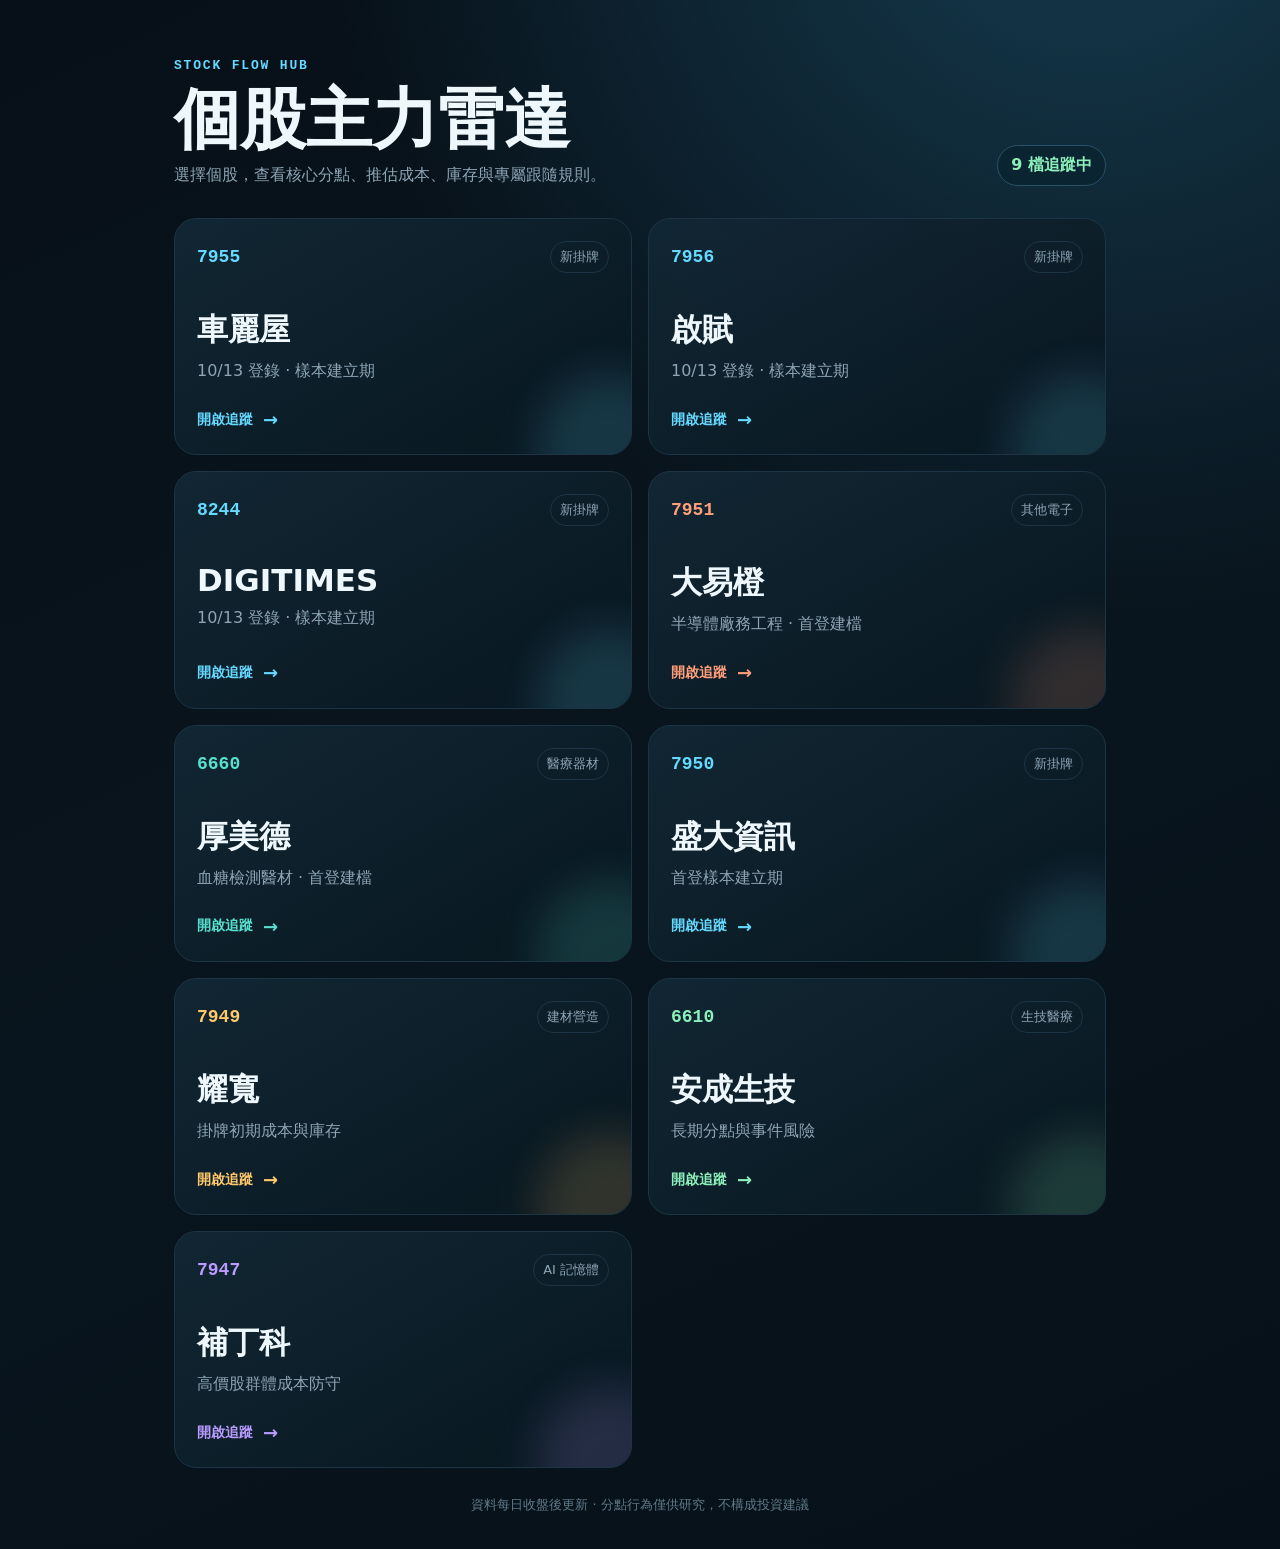
==== commit 2a2ba65f: "Show newest tracked stocks first" ====
--- a/index.html
+++ b/index.html
@@ -20,6 +20,36 @@
       <b>9 檔追蹤中</b>
     </header>
     <section class="stock-grid" aria-label="個股追蹤清單">
+      <a class="stock-card new" href="./stocks/7955/">
+        <div class="card-top"><span>7955</span><i>新掛牌</i></div>
+        <h2>車麗屋</h2>
+        <p>10/13 登錄 · 樣本建立期</p>
+        <strong>開啟追蹤 <em>→</em></strong>
+      </a>
+      <a class="stock-card new" href="./stocks/7956/">
+        <div class="card-top"><span>7956</span><i>新掛牌</i></div>
+        <h2>啟賦</h2>
+        <p>10/13 登錄 · 樣本建立期</p>
+        <strong>開啟追蹤 <em>→</em></strong>
+      </a>
+      <a class="stock-card new" href="./stocks/8244/">
+        <div class="card-top"><span>8244</span><i>新掛牌</i></div>
+        <h2>DIGITIMES</h2>
+        <p>10/13 登錄 · 樣本建立期</p>
+        <strong>開啟追蹤 <em>→</em></strong>
+      </a>
+      <a class="stock-card semiconductor" href="./stocks/7951/">
+        <div class="card-top"><span>7951</span><i>其他電子</i></div>
+        <h2>大易橙</h2>
+        <p>半導體廠務工程 · 首登建檔</p>
+        <strong>開啟追蹤 <em>→</em></strong>
+      </a>
+      <a class="stock-card medical" href="./stocks/6660/">
+        <div class="card-top"><span>6660</span><i>醫療器材</i></div>
+        <h2>厚美德</h2>
+        <p>血糖檢測醫材 · 首登建檔</p>
+        <strong>開啟追蹤 <em>→</em></strong>
+      </a>
       <a class="stock-card new" href="./stocks/7950/">
         <div class="card-top"><span>7950</span><i>新掛牌</i></div>
         <h2>盛大資訊</h2>
@@ -44,36 +74,6 @@
         <p>高價股群體成本防守</p>
         <strong>開啟追蹤 <em>→</em></strong>
       </a>
-      <a class="stock-card semiconductor" href="./stocks/7951/">
-        <div class="card-top"><span>7951</span><i>其他電子</i></div>
-        <h2>大易橙</h2>
-        <p>半導體廠務工程 · 首登建檔</p>
-        <strong>開啟追蹤 <em>→</em></strong>
-      </a>
-      <a class="stock-card medical" href="./stocks/6660/">
-        <div class="card-top"><span>6660</span><i>醫療器材</i></div>
-        <h2>厚美德</h2>
-        <p>血糖檢測醫材 · 首登建檔</p>
-        <strong>開啟追蹤 <em>→</em></strong>
-      </a>
-      <a class="stock-card new" href="./stocks/7955/">
-        <div class="card-top"><span>7955</span><i>新掛牌</i></div>
-        <h2>車麗屋</h2>
-        <p>10/13 登錄 · 樣本建立期</p>
-        <strong>開啟追蹤 <em>→</em></strong>
-      </a>
-      <a class="stock-card new" href="./stocks/7956/">
-        <div class="card-top"><span>7956</span><i>新掛牌</i></div>
-        <h2>啟賦</h2>
-        <p>10/13 登錄 · 樣本建立期</p>
-        <strong>開啟追蹤 <em>→</em></strong>
-      </a>
-      <a class="stock-card new" href="./stocks/8244/">
-        <div class="card-top"><span>8244</span><i>新掛牌</i></div>
-        <h2>DIGITIMES</h2>
-        <p>10/13 登錄 · 樣本建立期</p>
-        <strong>開啟追蹤 <em>→</em></strong>
-      </a>
     </section>
     <footer>資料每日收盤後更新 · 分點行為僅供研究，不構成投資建議</footer>
   </main>
